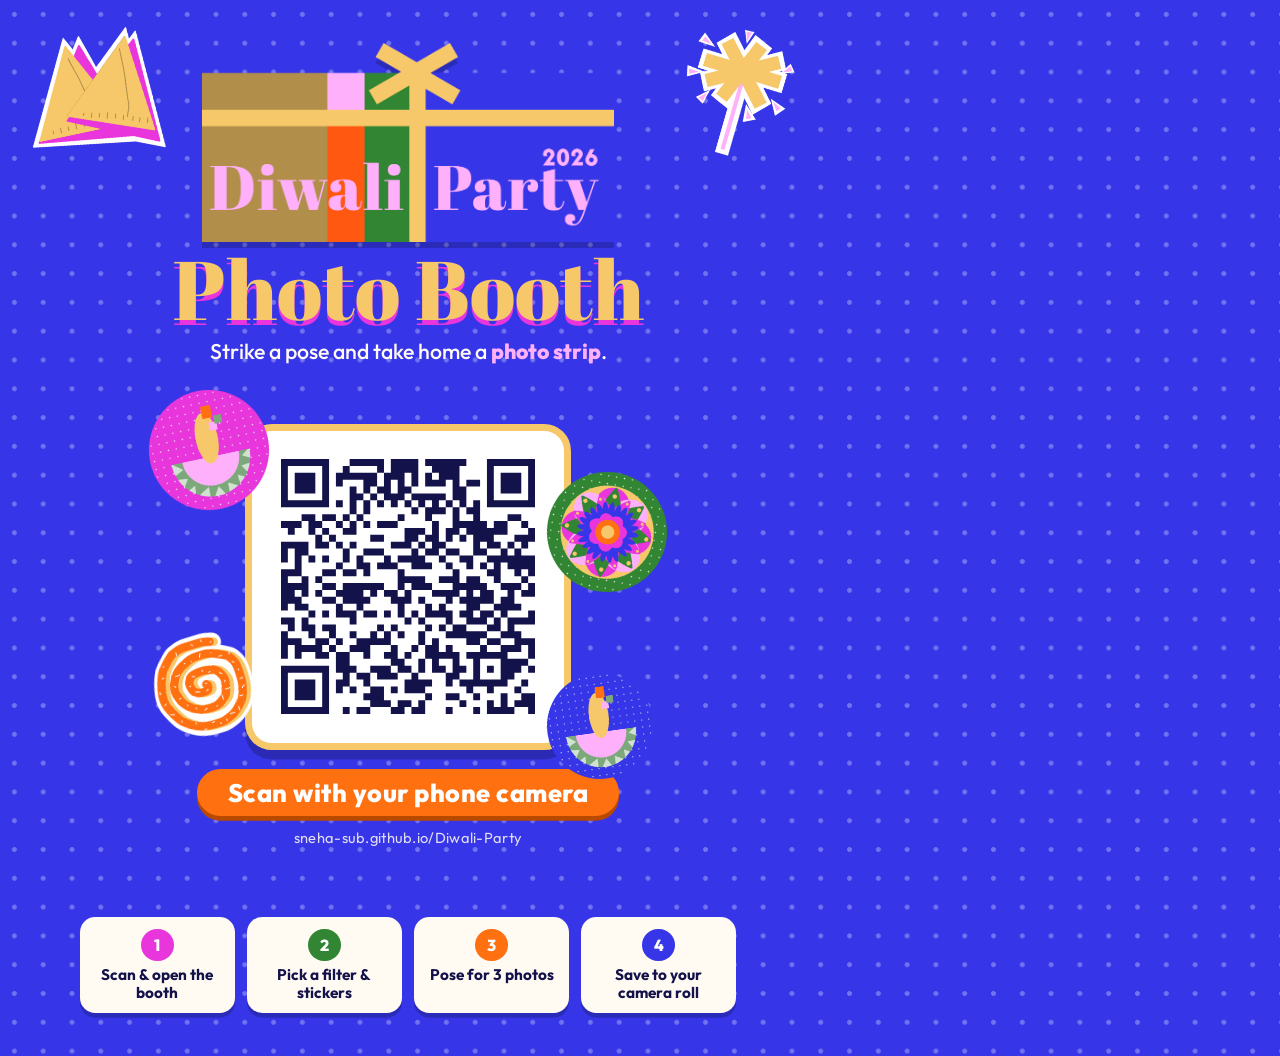
==== poster/poster.html @ 0a6ed096 "Add printable photo booth poster with QR code US Letter poster in the brand style (wordmark only, pe" ====
<!doctype html>
<html lang="en">
<head>
<meta charset="utf-8" />
<title>Diwali Party Photo Booth Poster</title>
<link href="https://fonts.googleapis.com/css2?family=Abril+Fatface&family=Outfit:wght@500;700;800&display=swap" rel="stylesheet" />
<style>
  /* US Letter, full bleed. Scales cleanly to 11x17, 18x24 (same proportions are close enough to print "fit to page"). */
  @page { size: 8.5in 11in; margin: 0; }
  :root {
    --marigold: #FF7011; --magenta: #E836DC; --indigo: #3636E8; --leaf: #328532;
    --gold: #F7C869; --rose: #FFB0FA; --ink: #14124a; --paper: #fffaf2;
  }
  * { box-sizing: border-box; margin: 0; padding: 0; }
  html, body { width: 8.5in; height: 11in; }
  body {
    position: relative; overflow: hidden;
    font-family: "Outfit", sans-serif; color: var(--paper);
    background-color: var(--indigo);
    background-image: radial-gradient(rgba(255,255,255,.3) 1.6pt, transparent 1.9pt);
    background-size: 0.3in 0.3in;
    -webkit-print-color-adjust: exact; print-color-adjust: exact;
    display: flex; flex-direction: column; align-items: center;
    padding: 0.45in 0.6in 0.45in; justify-content: space-between;
  }
  .wordmark { width: 4.3in; filter: drop-shadow(0 0.07in 0 rgba(0,0,0,.2)); }
  h1 {
    font-family: "Abril Fatface", serif; font-weight: 400; color: var(--gold);
    font-size: 62pt; line-height: 1; margin-top: 0.06in;
    text-shadow: 0 0.05in 0 var(--magenta);
  }
  .sub { font-size: 16pt; font-weight: 500; margin-top: 0.08in; text-align: center; }
  .sub b { color: var(--rose); font-weight: 800; }

  .qr-wrap { position: relative; margin-top: 0.1in; }
  .qr-card {
    width: 3.4in; height: 3.4in; background: #fff; border-radius: 0.28in;
    padding: 0.3in; box-shadow: 0 0.1in 0 rgba(0,0,0,.22);
    border: 0.08in solid var(--gold);
  }
  .qr-card img { width: 100%; height: 100%; display: block; }
  .qr-wrap .badge { position: absolute; width: 1.25in; }
  .b1 { left: -1.0in; top: -0.35in; transform: rotate(-12deg); }
  .b2 { right: -1.0in; top: 0.5in; transform: rotate(10deg); }
  .b3 { left: -0.95in; bottom: 0.15in; width: 1.05in !important; transform: rotate(8deg); }
  .b4 { right: -0.85in; bottom: -0.3in; width: 1.1in !important; transform: rotate(-8deg); }
  .scan {
    margin-top: 0.2in; background: var(--marigold); color: #fff; font-weight: 800;
    font-size: 19pt; padding: 0.08in 0.32in; border-radius: 1in; box-shadow: 0 0.05in 0 #b84a00;
    letter-spacing: .02em;
  }
  .url { margin-top: 0.12in; font-size: 11pt; opacity: .85; letter-spacing: .02em; }

  .steps { display: flex; gap: 0.12in; margin-top: 0.22in; }
  .step {
    width: 1.62in; background: var(--paper); color: var(--ink); border-radius: 0.16in;
    padding: 0.12in 0.1in 0.12in; text-align: center; box-shadow: 0 0.05in 0 rgba(0,0,0,.2);
  }
  .step .n {
    display: inline-grid; place-items: center; width: 0.34in; height: 0.34in; border-radius: 50%;
    color: #fff; font-weight: 800; font-size: 12pt; margin-bottom: 0.05in;
  }
  .step:nth-child(1) .n { background: var(--magenta); }
  .step:nth-child(2) .n { background: var(--leaf); }
  .step:nth-child(3) .n { background: var(--marigold); }
  .step:nth-child(4) .n { background: var(--indigo); }
  .step p { font-weight: 700; font-size: 11.5pt; line-height: 1.15; }

  .block { display: flex; flex-direction: column; align-items: center; }
  .deco { position: absolute; }
  .samosa { left: 0.25in; top: 0.35in; width: 1.35in; transform: rotate(-12deg); }
  .sparkler { right: 0.3in; top: 0.3in; width: 1.1in; transform: rotate(16deg); }
</style>
</head>
<body>
  <header class="block">
    <img class="wordmark" src="../assets/brand/wordmark.png" alt="Diwali Party 2026" />
    <h1>Photo Booth</h1>
    <p class="sub">Strike a pose and take home a <b>photo strip</b>.</p>
  </header>
  <section class="block">

  <div class="qr-wrap">
    <div class="qr-card"><img src="qr.svg" alt="QR code to the Diwali Party photo booth" /></div>
    <img class="badge b1" src="../assets/brand/badge-diya.png" alt="" />
    <img class="badge b2" src="../assets/brand/badge-rangoli-green.png" alt="" />
    <img class="badge b3" src="../assets/brand/jalebi.png" alt="" />
    <img class="badge b4" src="../assets/brand/badge-diya-blue.png" alt="" />
  </div>
  <div class="scan">Scan with your phone camera</div>
  <p class="url">sneha-sub.github.io/Diwali-Party</p>
  </section>

  <div class="steps">
    <div class="step"><span class="n">1</span><p>Scan &amp; open the booth</p></div>
    <div class="step"><span class="n">2</span><p>Pick a filter &amp; stickers</p></div>
    <div class="step"><span class="n">3</span><p>Pose for 3 photos</p></div>
    <div class="step"><span class="n">4</span><p>Save to your camera roll</p></div>
  </div>

  <img class="deco samosa" src="../assets/brand/samosa.png" alt="" />
  <img class="deco sparkler" src="../assets/brand/sparkler.png" alt="" />
</body>
</html>
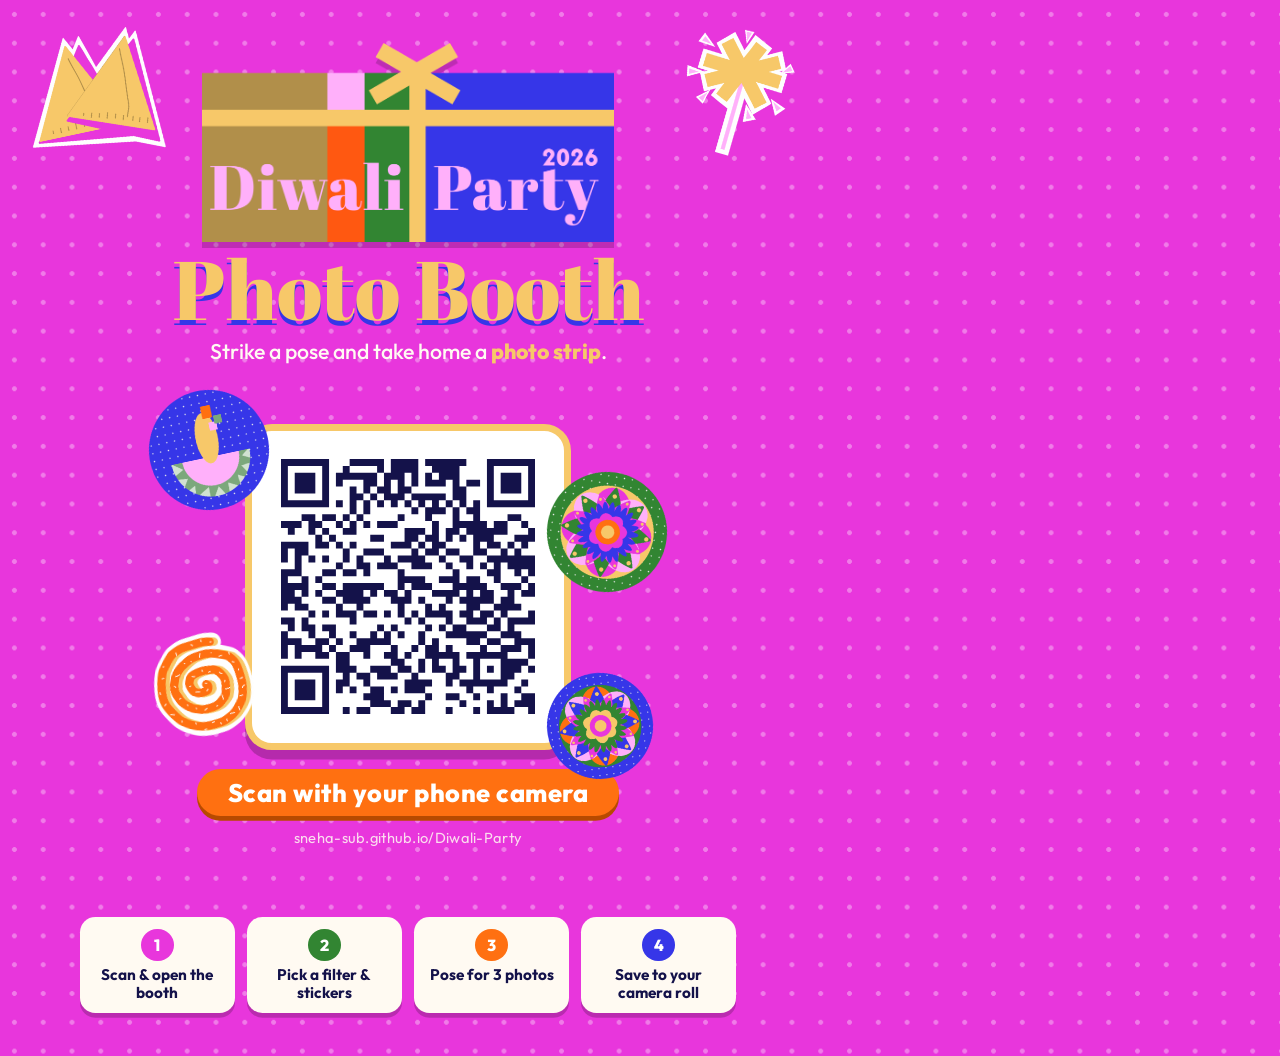
==== commit 866ebfe8: "Poster: magenta background so the wordmark's blue stands out Swap the pink diya badge for the blue o" ====
--- a/poster/poster.html
+++ b/poster/poster.html
@@ -16,21 +16,21 @@
   body {
     position: relative; overflow: hidden;
     font-family: "Outfit", sans-serif; color: var(--paper);
-    background-color: var(--indigo);
-    background-image: radial-gradient(rgba(255,255,255,.3) 1.6pt, transparent 1.9pt);
+    background-color: var(--magenta);
+    background-image: radial-gradient(rgba(255,255,255,.35) 1.6pt, transparent 1.9pt);
     background-size: 0.3in 0.3in;
     -webkit-print-color-adjust: exact; print-color-adjust: exact;
     display: flex; flex-direction: column; align-items: center;
     padding: 0.45in 0.6in 0.45in; justify-content: space-between;
   }
-  .wordmark { width: 4.3in; filter: drop-shadow(0 0.07in 0 rgba(0,0,0,.2)); }
+  .wordmark { width: 4.3in; filter: drop-shadow(0 0.07in 0 rgba(0,0,0,.18)); }
   h1 {
     font-family: "Abril Fatface", serif; font-weight: 400; color: var(--gold);
     font-size: 62pt; line-height: 1; margin-top: 0.06in;
-    text-shadow: 0 0.05in 0 var(--magenta);
+    text-shadow: 0 0.05in 0 var(--indigo);
   }
   .sub { font-size: 16pt; font-weight: 500; margin-top: 0.08in; text-align: center; }
-  .sub b { color: var(--rose); font-weight: 800; }
+  .sub b { color: var(--gold); font-weight: 800; }
 
   .qr-wrap { position: relative; margin-top: 0.1in; }
   .qr-card {
@@ -82,10 +82,10 @@
 
   <div class="qr-wrap">
     <div class="qr-card"><img src="qr.svg" alt="QR code to the Diwali Party photo booth" /></div>
-    <img class="badge b1" src="../assets/brand/badge-diya.png" alt="" />
+    <img class="badge b1" src="../assets/brand/badge-diya-blue.png" alt="" />
     <img class="badge b2" src="../assets/brand/badge-rangoli-green.png" alt="" />
     <img class="badge b3" src="../assets/brand/jalebi.png" alt="" />
-    <img class="badge b4" src="../assets/brand/badge-diya-blue.png" alt="" />
+    <img class="badge b4" src="../assets/brand/badge-rangoli.png" alt="" />
   </div>
   <div class="scan">Scan with your phone camera</div>
   <p class="url">sneha-sub.github.io/Diwali-Party</p>
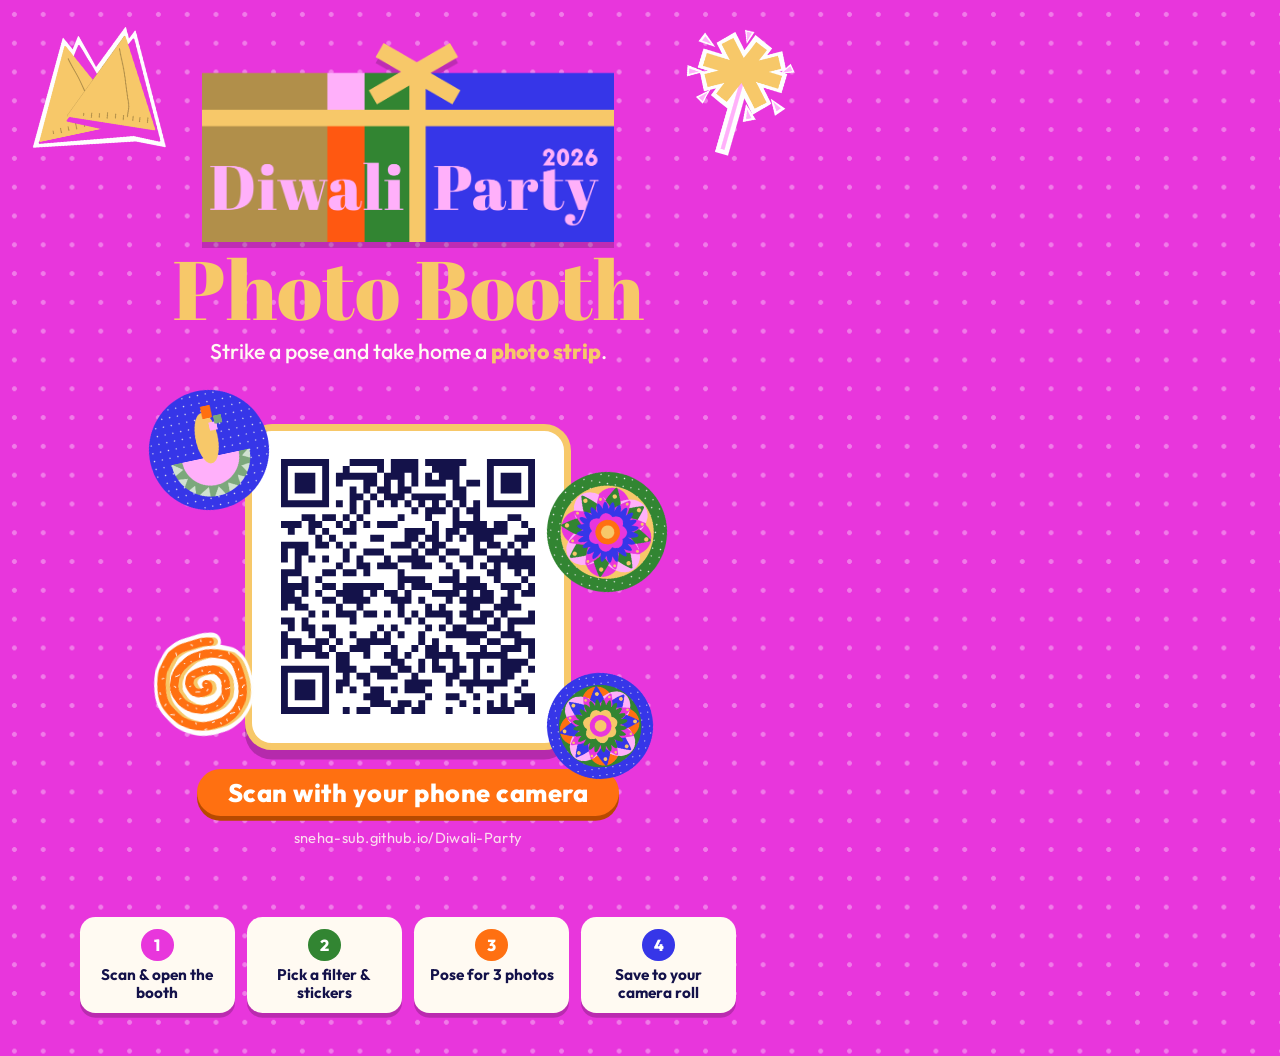
==== commit d7902ad1: "Poster: remove the shadow on the Photo Booth headline Co-Authored-By: Claude Opus 5.5 <noreply@anthr" ====
--- a/poster/poster.html
+++ b/poster/poster.html
@@ -5,14 +5,15 @@
 <title>Diwali Party Photo Booth Poster</title>
 <link href="https://fonts.googleapis.com/css2?family=Abril+Fatface&family=Outfit:wght@500;700;800&display=swap" rel="stylesheet" />
 <style>
-  /* US Letter, full bleed. Scales cleanly to 11x17, 18x24 (same proportions are close enough to print "fit to page"). */
+  /* US Letter by default; open with ?size=a4 for A4. Full bleed. */
   @page { size: 8.5in 11in; margin: 0; }
+  :root { --pw: 8.5in; --ph: 11in; }
   :root {
     --marigold: #FF7011; --magenta: #E836DC; --indigo: #3636E8; --leaf: #328532;
     --gold: #F7C869; --rose: #FFB0FA; --ink: #14124a; --paper: #fffaf2;
   }
   * { box-sizing: border-box; margin: 0; padding: 0; }
-  html, body { width: 8.5in; height: 11in; }
+  html, body { width: var(--pw); height: var(--ph); }
   body {
     position: relative; overflow: hidden;
     font-family: "Outfit", sans-serif; color: var(--paper);
@@ -27,7 +28,6 @@
   h1 {
     font-family: "Abril Fatface", serif; font-weight: 400; color: var(--gold);
     font-size: 62pt; line-height: 1; margin-top: 0.06in;
-    text-shadow: 0 0.05in 0 var(--indigo);
   }
   .sub { font-size: 16pt; font-weight: 500; margin-top: 0.08in; text-align: center; }
   .sub b { color: var(--gold); font-weight: 800; }
@@ -71,6 +71,16 @@
   .samosa { left: 0.25in; top: 0.35in; width: 1.35in; transform: rotate(-12deg); }
   .sparkler { right: 0.3in; top: 0.3in; width: 1.1in; transform: rotate(16deg); }
 </style>
+<script>
+  // A4 variant: same design on a 210 x 297 mm page
+  if (new URLSearchParams(location.search).get("size") === "a4") {
+    document.documentElement.style.setProperty("--pw", "210mm");
+    document.documentElement.style.setProperty("--ph", "297mm");
+    const st = document.createElement("style");
+    st.textContent = "@page { size: 210mm 297mm; margin: 0; }";
+    document.head.appendChild(st);
+  }
+</script>
 </head>
 <body>
   <header class="block">
